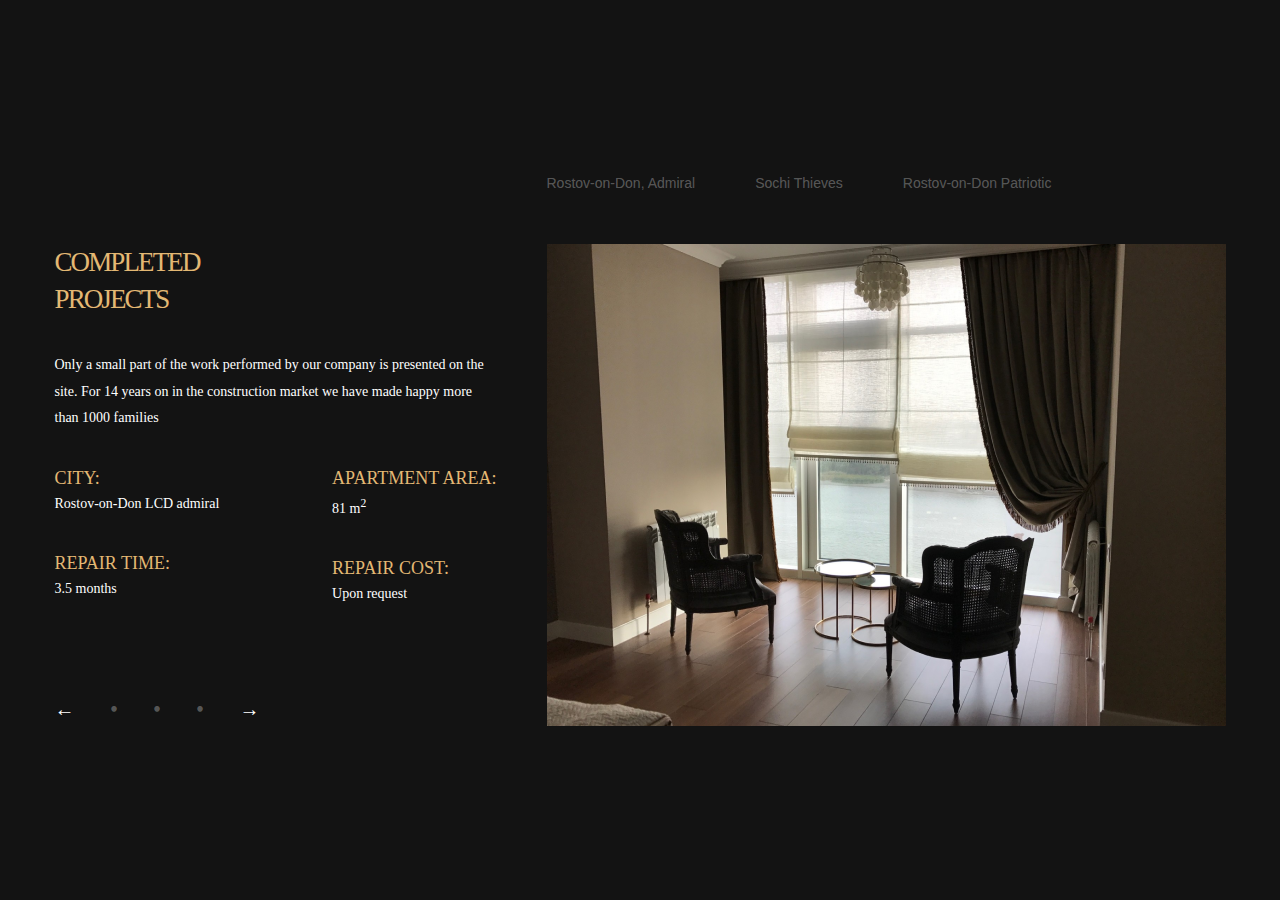
==== index.html @ 8f7cc3d6 "save4" ====
<!DOCTYPE html>
<html lang="ru">

<head>
    <meta charset="UTF-8">
    <meta name="viewport" content="width=device-width, initial-scale=1.0">
    <link rel="stylesheet" href="site/styles/style1.css">
    <title>Slider</title>
</head>

<body>
    <div class="desktop">
        <div class="overlap-group-wrapper">

            <div class="box">


                <div class="box__nav">
                    <a class="sl11" href="#">Rostov-on-Don, Admiral</a>
                    <a class="sl21" href="#">Sochi Thieves</a>
                    <a class="sl31" href="#">Rostov-on-Don Patriotic</a>
                </div>

                <div class="box_text-img">

                    <div class="box__text">

                        <div class="box__text-himg">

                            <h1>Completed<br>projects</h1>
                            <img class="completed-projects" src="site/img/Rectangle 6.2.png" />

                        </div>

                        <p>
                            Only a small part of the work performed by our company is presented on the site. For 14
                            years on in the construction market we have made happy more than 1000 families
                        </p>

                        <div class="box__list1">

                            <div class="box__list2">
    
                                <div>
                                    <h2>CITY:</h2>
                                    <p class="text1">Rostov-on-Don LCD admiral</p>
                                </div>
                                <div>
                                    <h2>Repair time:</h2>
                                    <p class="text2">3.5 months</p>
    
                                </div>
    
                            </div>
    
                            <div class="box__list2">
    
                                <div>
                                    <h2>APARTMENT AREA:</h2>
                                    <p class="text3">81 m<sup>2</sup></p>
                                </div>
    
                                <div>
    
                                    <h2>Repair Cost:</h2>
                                    <p>Upon request</p>
                                </div>
    
                            </div>
                        </div>

                        <div class="group">
                            <div class="prev"><a href="#"> &larr;</a></div>
                            <div class="sl1"><a href="#"> &bull;</a></div>
                            <div class="sl2"><a href="#"> &bull;</a></div>
                            <div class="sl3"><a href="#"> &bull;</a></div>
                            <div class="next"><a href="#"> &rarr;</a></div>
                        </div>

                    </div>

                    <div class="box__img">
                        <!-- <img src="site/img/image 2.1.png" alt="room"> -->
                    </div>

                </div>


            </div>
        </div>
    </div>
    <script async src="site/javaScript/js.js"></script>
</body>

</html>
---- site/styles/style1.css ----
* {
    box-sizing: border-box;
    margin: 0;
    padding: 0;
}

a {
    text-decoration: none;
    color: rgba(255, 255, 255, 0.30);
    padding-bottom: 3px ;
}

a:hover {
    text-decoration: underline;
}

p {
    color: #FFF;

    font-family: Nunito Sans;
    font-size: 14px;
    font-style: normal;
    font-weight: 400;
    line-height: 190.96%;
    /* 26.734px */
}

h1 {
    color: #E3B873;
    font-family: Yeseva One;
    font-size: 27px;
    font-style: normal;
    font-weight: 400;
    line-height: 138.6%;
    /* 37.422px */
    letter-spacing: -1.89px;
    text-transform: uppercase;
}

h2 {
    color: #E3B873;
    font-family: Yeseva One;
    font-size: 18px;
    font-style: normal;
    font-weight: 400;
    line-height: 138.6%;
    /* 24.948px */
    text-transform: uppercase;
}

.desktop {
    background-color: #ffffff;
    display: flex;
    flex-direction: row;
    justify-content: center;
    width: 100%;
}

.desktop .overlap-group-wrapper {
    display: flex;
    justify-content: center;
    align-items: center;
    position: relative;
    background-color: #ffffff;
    width: 100vw;
    height: 100vh;
    /* border: 1px solid black; */
    background-color: #131313;
}

.box {
    position: relative;
    display: flex;
    flex-direction: column;
    justify-content: end;
    align-items: end;
    gap: 45px;
    background-color: #131313;
}

.box__nav {
    display: flex;
    margin-right: 56px;
    width: 623px;
    height: 24px;
    /* border: 1px solid red; */
    font-size: 14px;
    font-family: "Yeseva One-Regular", Helvetica;
    font-weight: 400;
    gap: 60px;
}

.box__nav a:hover {
    color: #E3B873;
}

.box_text-img {
    display: flex;
    gap: 50px;

}

.box__text-himg {
    display: flex;
    
}
.box__text {
    display: flex;
    flex-direction: column;
    gap: 34px;
    width: 442px;
}

.completed-projects {
    display: flex;
    align-items: end;
    justify-content: end;
    align-self: flex-end;
    width: 92px;
    height: 1px;
    margin-bottom: 20px;
}

.box__img {
    background-image: url("../img/image1.png");
    background-size: cover;
    width: 679px;
    height: 482px;
}
.box__list1 {
    display: flex;
    justify-content: space-between;
   
}
.box__list2 {
   display: flex;
   flex-direction: column;
   gap: 34px;

}

.group {
    position: absolute;
    display: flex;
    justify-content: space-between;
    min-width: 205px;
    color: #FFF;
    bottom: 5px;
    font-size: 20px;
    font-weight: 700;
}
.group a {
    text-decoration: none;
}
.group a:hover {
    color: #FFF;
}
.group a:active {
    color: #FFF;
}
.group a:visited {
    color: #FFF;
}
.next a {
    color: #FFF;
}
.next a:active {
    color: rgba(255, 255, 255, 0.30);
}
.prev a {
    color: #FFF;
}
.prev a:active {
    color:rgba(255, 255, 255, 0.30) ;
}
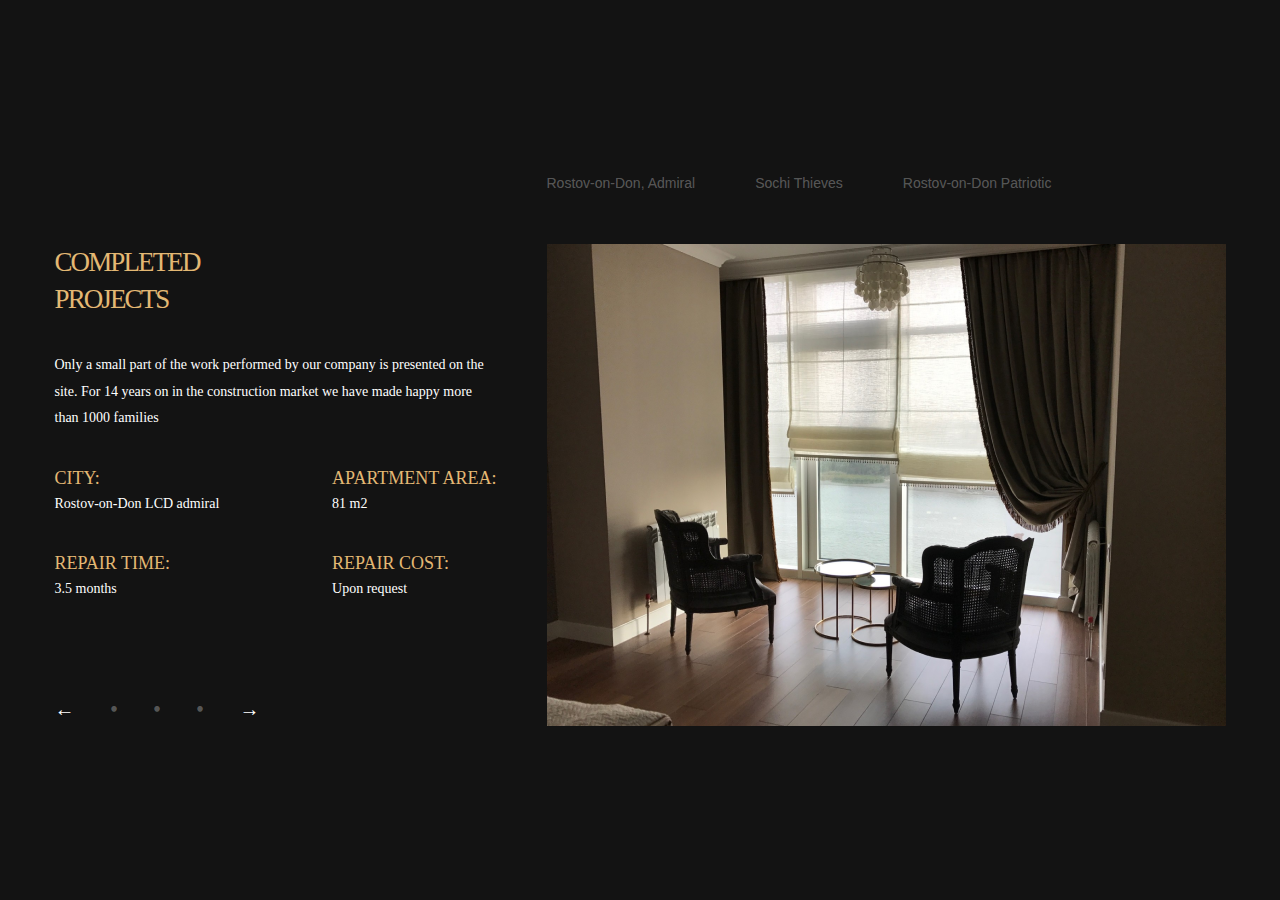
==== commit 006468e5: "save4" ====
--- a/index.html
+++ b/index.html
@@ -13,7 +13,6 @@
         <div class="overlap-group-wrapper">
 
             <div class="box">
-
 
                 <div class="box__nav">
                     <a class="sl11" href="#">Rostov-on-Don, Admiral</a>
@@ -57,7 +56,7 @@
     
                                 <div>
                                     <h2>APARTMENT AREA:</h2>
-                                    <p class="text3">81 m<sup>2</sup></p>
+                                    <p class="text3">81 m2</p>
                                 </div>
     
                                 <div>
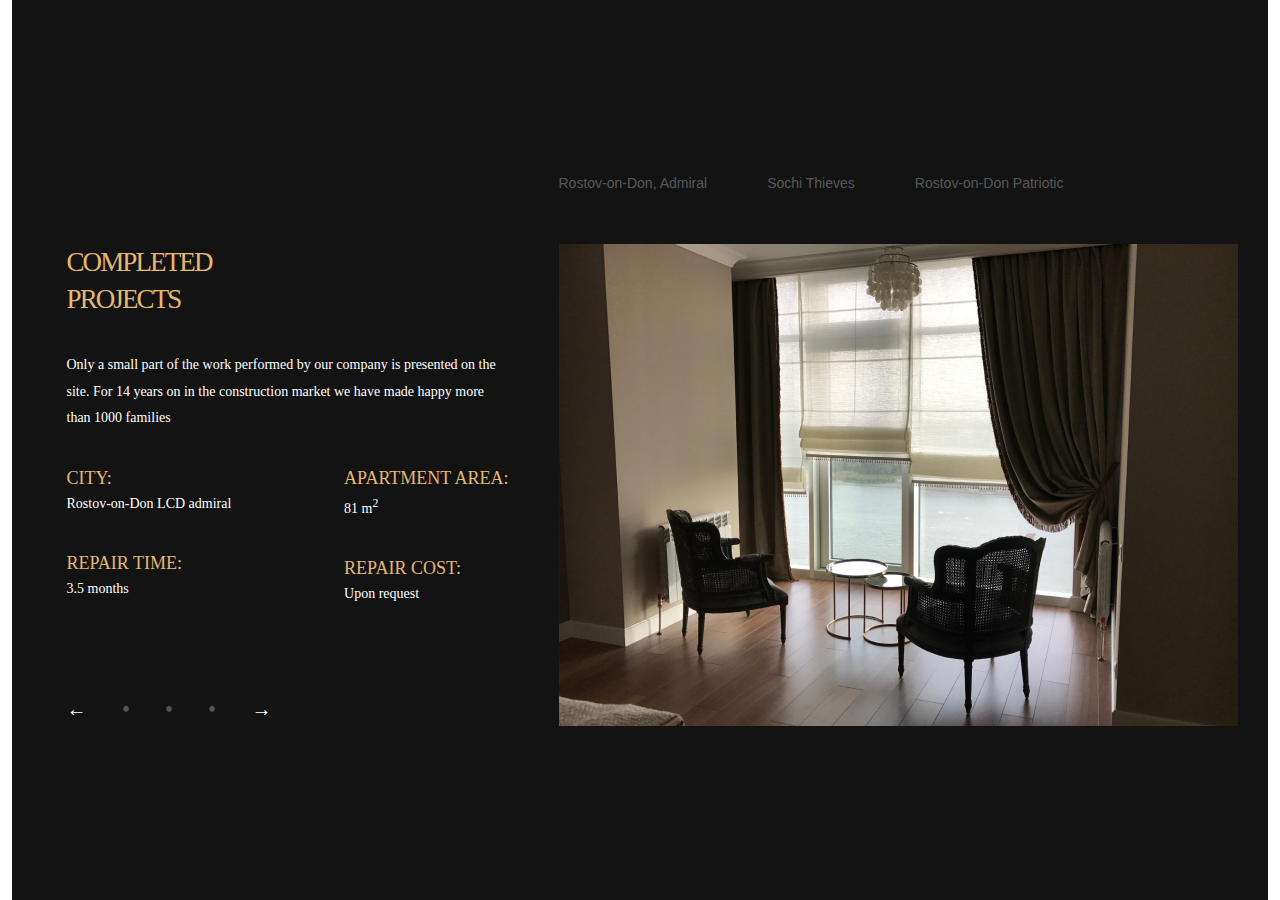
==== commit 122ce256: "save5" ====
--- a/index.html
+++ b/index.html
@@ -10,14 +10,15 @@
 
 <body>
     <div class="desktop">
+        
         <div class="overlap-group-wrapper">
 
             <div class="box">
 
                 <div class="box__nav">
-                    <a class="sl11" href="#">Rostov-on-Don, Admiral</a>
-                    <a class="sl21" href="#">Sochi Thieves</a>
-                    <a class="sl31" href="#">Rostov-on-Don Patriotic</a>
+                    <a class="sl11 link link--active" href="#">Rostov-on-Don, Admiral</a>
+                    <a class="sl21 link" href="#">Sochi Thieves</a>
+                    <a class="sl31 link" href="#">Rostov-on-Don Patriotic</a>
                 </div>
 
                 <div class="box_text-img">
@@ -39,7 +40,7 @@
                         <div class="box__list1">
 
                             <div class="box__list2">
-    
+
                                 <div>
                                     <h2>CITY:</h2>
                                     <p class="text1">Rostov-on-Don LCD admiral</p>
@@ -47,24 +48,24 @@
                                 <div>
                                     <h2>Repair time:</h2>
                                     <p class="text2">3.5 months</p>
-    
+
                                 </div>
-    
+
                             </div>
-    
+
                             <div class="box__list2">
-    
+
                                 <div>
                                     <h2>APARTMENT AREA:</h2>
                                     <p class="text3">81 m2</p>
                                 </div>
-    
+
                                 <div>
-    
+
                                     <h2>Repair Cost:</h2>
                                     <p>Upon request</p>
                                 </div>
-    
+
                             </div>
                         </div>
 
@@ -83,8 +84,6 @@
                     </div>
 
                 </div>
-
-
             </div>
         </div>
     </div>
--- a/site/styles/style1.css
+++ b/site/styles/style1.css
@@ -7,7 +7,7 @@
 a {
     text-decoration: none;
     color: rgba(255, 255, 255, 0.30);
-    padding-bottom: 3px ;
+    padding-bottom: 3px;
 }
 
 a:hover {
@@ -16,7 +16,6 @@
 
 p {
     color: #FFF;
-
     font-family: Nunito Sans;
     font-size: 14px;
     font-style: normal;
@@ -49,16 +48,24 @@
 }
 
 .desktop {
-    background-color: #ffffff;
+    /* background-color: #ffffff;
     display: flex;
     flex-direction: row;
     justify-content: center;
-    width: 100%;
+    width: 100%; */
+    display: flex;
+    overflow: hidden;
+    flex-flow: column wrap;
+    justify-content: center;
+    align-items: start;
+    background-color: #FFF;
+    margin: 0 12px;
 }
 
 .desktop .overlap-group-wrapper {
     display: flex;
     justify-content: center;
+    
     align-items: center;
     position: relative;
     background-color: #ffffff;
@@ -71,7 +78,7 @@
 .box {
     position: relative;
     display: flex;
-    flex-direction: column;
+   flex-flow: column wrap;
     justify-content: end;
     align-items: end;
     gap: 45px;
@@ -102,8 +109,9 @@
 
 .box__text-himg {
     display: flex;
-    
+
 }
+
 .box__text {
     display: flex;
     flex-direction: column;
@@ -127,15 +135,17 @@
     width: 679px;
     height: 482px;
 }
+
 .box__list1 {
     display: flex;
     justify-content: space-between;
-   
+
 }
+
 .box__list2 {
-   display: flex;
-   flex-direction: column;
-   gap: 34px;
+    display: flex;
+    flex-direction: column;
+    gap: 34px;
 
 }
 
@@ -149,27 +159,35 @@
     font-size: 20px;
     font-weight: 700;
 }
+
 .group a {
     text-decoration: none;
 }
+
 .group a:hover {
     color: #FFF;
 }
+
 .group a:active {
     color: #FFF;
 }
+
 .group a:visited {
     color: #FFF;
 }
+
 .next a {
     color: #FFF;
 }
+
 .next a:active {
     color: rgba(255, 255, 255, 0.30);
 }
+
 .prev a {
     color: #FFF;
 }
+
 .prev a:active {
-    color:rgba(255, 255, 255, 0.30) ;
+    color: rgba(255, 255, 255, 0.30);
 }